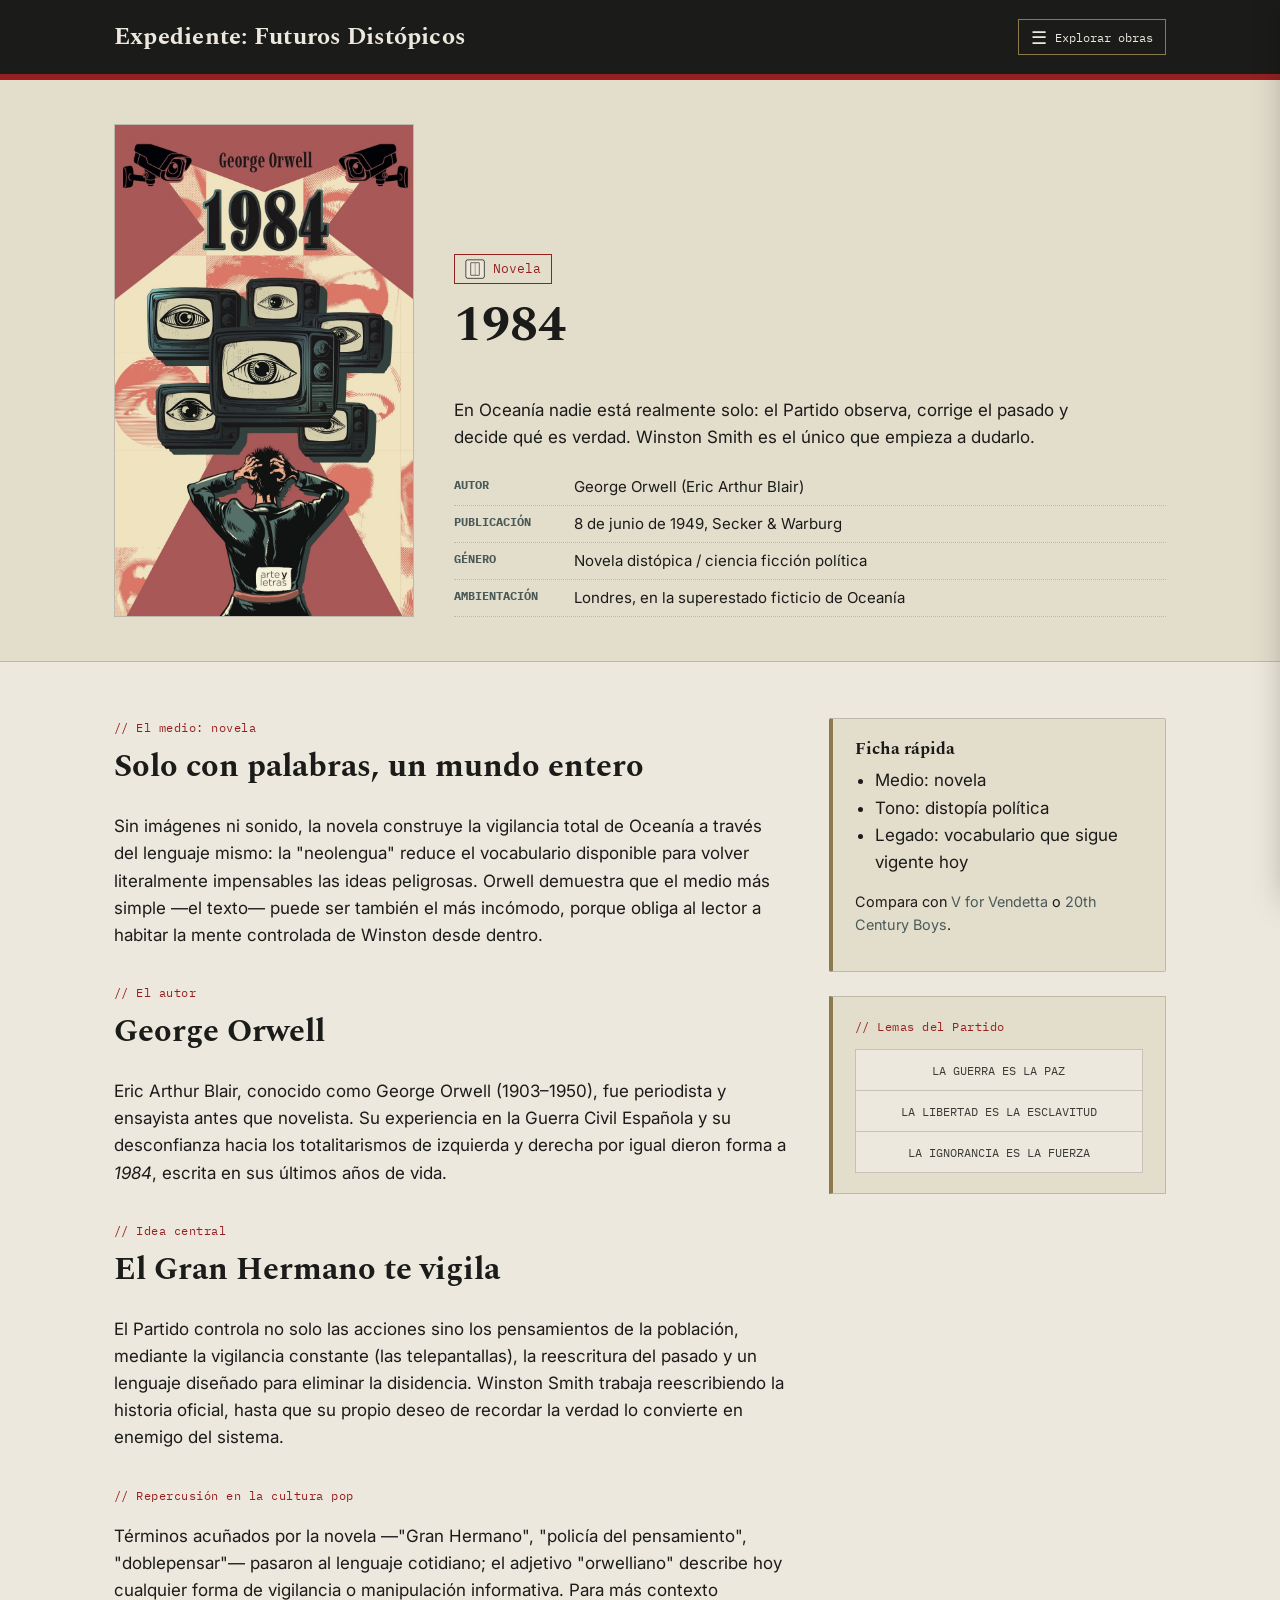
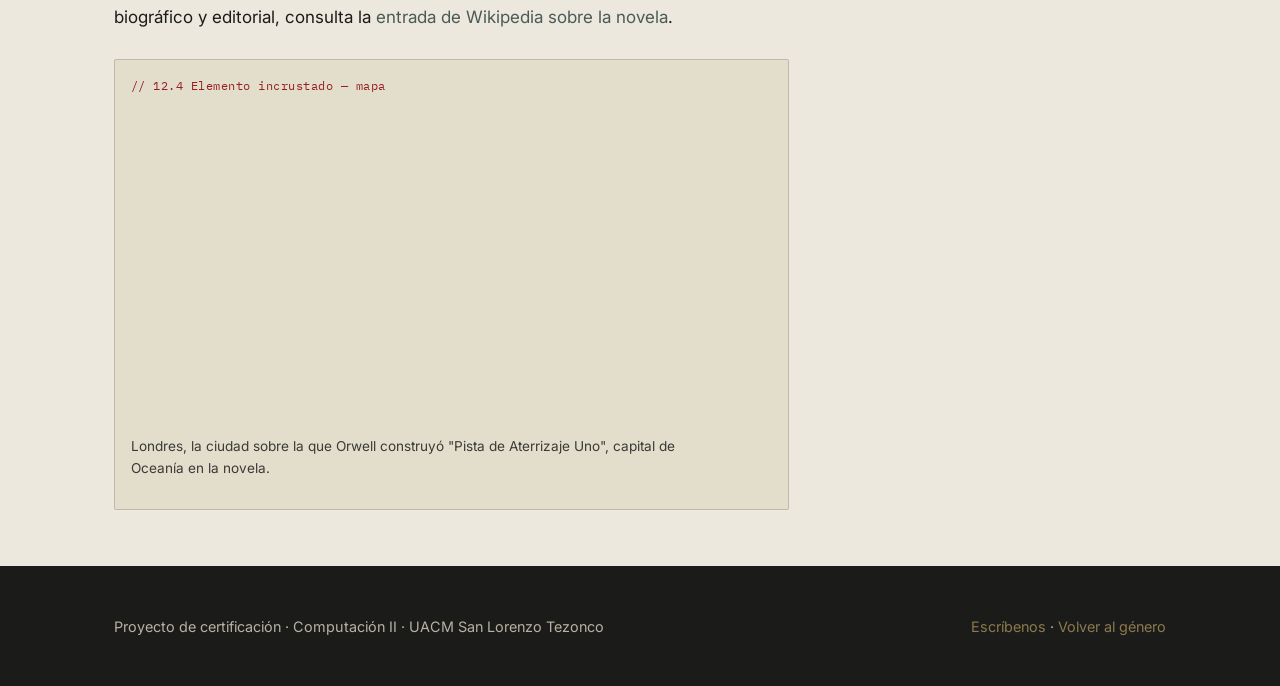
==== 1984.html @ cf888291 "First commit" ====
<!DOCTYPE html>
<html lang="es">
<head>
<meta charset="UTF-8">
<meta name="viewport" content="width=device-width, initial-scale=1">
<title>1984 — Expediente: Futuros Distópicos</title>
<meta name="description" content="Análisis de 1984 de George Orwell: la novela, su autor, idea central y repercusión en la cultura pop.">
<link rel="icon" href="img/favicon.png" type="image/png">
<link href="https://fonts.googleapis.com/css2?family=Spectral:wght@400;600;700&family=Inter:wght@400;500;600;700&family=IBM+Plex+Mono:wght@400;500&display=swap" rel="stylesheet">
<link rel="stylesheet" href="css/tema.css">
<link rel="stylesheet" href="css/styles.css">
<link rel="stylesheet" href="css/obras.css">
</head>
<body class="work-page work-page--novel">
<a class="skip-link" href="#contenido-principal">Saltar al contenido</a>

<header class="site-header">
  <div class="site-header__bar">
    <div class="site-header__title">
      <a href="index.html">Expediente: Futuros Distópicos</a>
    </div>
    <button class="nav-toggle" type="button" aria-expanded="false" aria-controls="menu-principal"><span class="nav-toggle__icon" aria-hidden="true">☰</span> Explorar obras</button>
    <nav class="side-menu" id="menu-principal" aria-label="Navegación por categorías" aria-hidden="true">
      <div class="side-menu__header"><p class="side-menu__title">Explorar el expediente</p><button class="side-menu__close" type="button" aria-label="Cerrar menú">×</button></div>
      <a class="side-menu__main" href="index.html">El género</a>
      <details open><summary>Novelas</summary><ul><li><a href="1984.html" aria-current="page">1984</a></li></ul></details>
      <details><summary>Cómics</summary><ul><li><a href="v-for-vendetta.html">V for Vendetta</a></li></ul></details>
      <details><summary>Manga</summary><ul><li><a href="20th-century-boys.html">20th Century Boys</a></li></ul></details>
      <!-- Añadir aquí nuevas categorías y sus obras conforme crezca el expediente. -->
      <a class="side-menu__main" href="contacto.html">Contacto</a>
    </nav>
  </div>
</header>

<main id="contenido-principal">

  <section class="work-hero">
    <div class="container">
      <img class="work-hero__cover" src="img/1984-portada.jpg" alt="Ilustración conceptual del expediente de 1984: un ojo vigilante rodeado de líneas de radar sobre fondo de papel envejecido.">
      <div>
        <span class="medium-badge"><img src="img/icono-libro.png" alt="">Novela</span>
        <h1>1984</h1>
        <p class="lede" style="max-width:56ch;">En Oceanía nadie está realmente solo: el Partido observa, corrige el pasado y decide qué es verdad. Winston Smith es el único que empieza a dudarlo.</p>
        <ul class="fact-list">
          <li><b>Autor</b> George Orwell (Eric Arthur Blair)</li>
          <li><b>Publicación</b> 8 de junio de 1949, Secker &amp; Warburg</li>
          <li><b>Género</b> Novela distópica / ciencia ficción política</li>
          <li><b>Ambientación</b> Londres, en la superestado ficticio de Oceanía</li>
        </ul>
      </div>
    </div>
  </section>

  <section class="file-section">
    <div class="container layout-two">
      <article class="dossier-copy">
        <p class="section-label">// El medio: novela</p>
        <h2>Solo con palabras, un mundo entero</h2>
        <p>Sin imágenes ni sonido, la novela construye la vigilancia total de Oceanía a través del lenguaje mismo: la "neolengua" reduce el vocabulario disponible para volver literalmente impensables las ideas peligrosas. Orwell demuestra que el medio más simple —el texto— puede ser también el más incómodo, porque obliga al lector a habitar la mente controlada de Winston desde dentro.</p>

        <p class="section-label" style="margin-top:34px;">// El autor</p>
        <h2>George Orwell</h2>
        <p>Eric Arthur Blair, conocido como George Orwell (1903–1950), fue periodista y ensayista antes que novelista. Su experiencia en la Guerra Civil Española y su desconfianza hacia los totalitarismos de izquierda y derecha por igual dieron forma a <i>1984</i>, escrita en sus últimos años de vida.</p>

        <p class="section-label" style="margin-top:34px;">// Idea central</p>
        <h2>El Gran Hermano te vigila</h2>
        <p>El Partido controla no solo las acciones sino los pensamientos de la población, mediante la vigilancia constante (las telepantallas), la reescritura del pasado y un lenguaje diseñado para eliminar la disidencia. Winston Smith trabaja reescribiendo la historia oficial, hasta que su propio deseo de recordar la verdad lo convierte en enemigo del sistema.</p>

        <p class="section-label" style="margin-top:34px;">// Repercusión en la cultura pop</p>
        <p>Términos acuñados por la novela —"Gran Hermano", "policía del pensamiento", "doblepensar"— pasaron al lenguaje cotidiano; el adjetivo "orwelliano" describe hoy cualquier forma de vigilancia o manipulación informativa. Para más contexto biográfico y editorial, consulta la
        <a href="https://es.wikipedia.org/wiki/Nineteen_Eighty-Four" target="_blank" rel="noopener noreferrer">entrada de Wikipedia sobre la novela</a>.</p>

        <div class="media-embed" style="margin-top:28px;">
          <p class="section-label">// 12.4 Elemento incrustado — mapa</p>
          <iframe
            src="https://www.google.com/maps?q=London,+United+Kingdom&output=embed"
            title="Mapa de Londres, escenario de la novela 1984"
            height="320"
            loading="lazy"
            referrerpolicy="no-referrer-when-downgrade"></iframe>
          <p class="form-note" style="margin-top:10px;">Londres, la ciudad sobre la que Orwell construyó "Pista de Aterrizaje Uno", capital de Oceanía en la novela.</p>
        </div>
      </article>

      <div class="sidebar-stack">
      <aside class="sidenote">
        <h3>Ficha rápida</h3>
        <ul>
          <li>Medio: novela</li>
          <li>Tono: distopía política</li>
          <li>Legado: vocabulario que sigue vigente hoy</li>
        </ul>
        <p style="margin-top:14px; font-size:0.9rem;">
          Compara con <a href="v-for-vendetta.html">V for Vendetta</a> o
          <a href="20th-century-boys.html">20th Century Boys</a>.
        </p>
      </aside>
      <section class="quote-panel" aria-label="Lemas del Partido en 1984">
        <p class="section-label">// Lemas del Partido</p>
        <ul class="quote-panel__list">
          <li>LA GUERRA ES LA PAZ</li>
          <li>LA LIBERTAD ES LA ESCLAVITUD</li>
          <li>LA IGNORANCIA ES LA FUERZA</li>
        </ul>
      </section>
      </div>
    </div>
  </section>

</main>

<footer class="site-footer">
  <div class="container">
    <p>Proyecto de certificación · Computación II · UACM San Lorenzo Tezonco</p>
    <p><a href="contacto.html">Escríbenos</a> · <a href="index.html">Volver al género</a></p>
  </div>
</footer>

<script src="js/script.js"></script>
</body>
</html>
---- css/tema.css ----
/* Tema padre: una única paleta para todo el expediente. */
:root {
  --color-fondo: #ede8dd;
  --color-superficie: #e3ddcc;
  --color-texto: #1b1b1a;
  --color-texto-suave: #3a3a37;
  --color-acento: #962020;
  --color-acento-oscuro: #6e1717;
  --color-enlace: #4a5a57;
  --color-detalle: #8c7a4e;
  --color-linea: rgba(27, 27, 26, 0.18);

  /* Alias de compatibilidad para las páginas existentes. */
  --paper: var(--color-fondo);
  --paper-dark: var(--color-superficie);
  --ink: var(--color-texto);
  --ink-soft: var(--color-texto-suave);
  --red: var(--color-acento);
  --red-dark: var(--color-acento-oscuro);
  --teal: var(--color-enlace);
  --gold: var(--color-detalle);
  --line: var(--color-linea);
  --radius: 2px;
  --serif: "Spectral", "DejaVu Serif", Georgia, serif;
  --sans: "Inter", "Liberation Sans", Arial, sans-serif;
  --mono: "IBM Plex Mono", "DejaVu Sans Mono", monospace;
}
---- css/styles.css ----
/* =========================================================
   Expediente: Futuros Distopicos
   Hoja de estilo global (5.a - estilos globales externos)
   ========================================================= */

*{ box-sizing: border-box; }

html{ scroll-behavior: smooth; }

body{
  margin: 0;
  background: var(--paper);
  color: var(--ink);
  font-family: var(--sans);
  font-size: 17px;
  line-height: 1.6;
}

img{ max-width: 100%; display: block; }

a{ color: var(--teal); text-decoration: none; }
a:hover, a:focus{ color: var(--red); }

:focus-visible{
  outline: 3px solid var(--red);
  outline-offset: 2px;
}

h1, h2, h3{
  font-family: var(--serif);
  font-weight: 700;
  color: var(--ink);
  line-height: 1.2;
  margin-top: 0;
}

h1{ font-size: clamp(2rem, 4vw, 3.1rem); }
h2{ font-size: clamp(1.4rem, 2.6vw, 2rem); }
h3{ font-size: 1.2rem; }

p{ max-width: 68ch; }

.container{
  max-width: 1100px;
  margin: 0 auto;
  padding: 0 24px;
}

/* ---------- Encabezado (capa 1) ---------- */
.site-header{
  background: var(--ink);
  color: var(--paper);
  border-bottom: 6px solid var(--red);
}

.site-header__bar{
  display: flex;
  align-items: center;
  justify-content: space-between;
  gap: 24px;
  padding: 18px 24px;
  max-width: 1100px;
  margin: 0 auto;
  flex-wrap: wrap;
}

.site-header__title{
  display: flex;
  align-items: baseline;
  gap: 12px;
}

.site-header__title a{
  color: var(--paper);
  font-family: var(--serif);
  font-size: 1.5rem;
  font-weight: 700;
  letter-spacing: 0.01em;
}
.site-header__title a:hover{ color: var(--red); }

.site-header__tag{
  font-family: var(--mono);
  font-size: 0.72rem;
  color: var(--gold);
  border: 1px solid var(--gold);
  padding: 2px 8px;
  border-radius: var(--radius);
}

/* ---------- Menú lateral de obras ---------- */
.nav-toggle{
  margin-left: auto;
  display: inline-flex;
  align-items: center;
  gap: 8px;
  border: 1px solid var(--gold);
  background: transparent;
  color: var(--paper);
  padding: 8px 12px;
  font: 0.78rem var(--mono);
  cursor: pointer;
}
.nav-toggle:hover, .nav-toggle:focus{ background: var(--red); border-color: var(--red); }
.nav-toggle__icon{ font-size: 1.15rem; line-height: 1; }
.side-menu{
  position: fixed;
  top: 0;
  right: 0;
  z-index: 120;
  width: min(360px, 88vw);
  height: 100dvh;
  overflow-y: auto;
  padding: 26px 24px 40px;
  background: var(--ink);
  border-left: 4px solid var(--red);
  box-shadow: -12px 0 32px rgba(0,0,0,.28);
  transform: translateX(105%);
  transition: transform .22s ease;
}
.side-menu.is-open{ transform: translateX(0); }
.side-menu__header{ display: flex; align-items: center; justify-content: space-between; gap: 16px; margin-bottom: 20px; }
.side-menu__title{ margin: 0; color: var(--paper); font: 700 1.25rem var(--serif); }
.side-menu__close{ border: 0; background: transparent; color: var(--paper); font-size: 1.6rem; cursor: pointer; }
.side-menu a{ color: var(--paper); }
.side-menu a:hover, .side-menu a:focus{ color: var(--gold); }
.side-menu__main{ display: block; padding: 11px 0; border-top: 1px solid rgba(237,232,221,.2); font-weight: 600; }
.side-menu details{ border-top: 1px solid rgba(237,232,221,.2); }
.side-menu summary{ color: var(--gold); padding: 12px 0; cursor: pointer; font: .78rem var(--mono); text-transform: uppercase; letter-spacing: .04em; }
.side-menu ul{ list-style: none; margin: 0 0 12px; padding: 0 0 0 14px; }
.side-menu li{ margin: 8px 0; }
.menu-backdrop{ position: fixed; inset: 0; z-index: 110; background: rgba(0,0,0,.52); opacity: 0; pointer-events: none; transition: opacity .22s ease; }
.menu-backdrop.is-visible{ opacity: 1; pointer-events: auto; }

/* Navegacion (3.- lista no numerada, aparece en todas las paginas) */
.nav-menu{
  list-style: none;
  display: flex;
  flex-wrap: wrap;
  gap: 4px 6px;
  margin: 0;
  padding: 0;
}

.nav-menu a{
  color: var(--paper);
  font-size: 0.95rem;
  padding: 8px 12px;
  display: inline-block;
  border-radius: var(--radius);
  transition: color 0.15s ease, background-color 0.15s ease;
}

/* 4.- Los enlaces cambian de color al pasar el mouse */
.nav-menu a:hover,
.nav-menu a:focus{
  color: var(--paper);
  background: var(--red);
}

.nav-menu a[aria-current="page"]{
  border-bottom: 2px solid var(--red);
}

/* ---------- Layout principal (capa 2: section / article / aside) ---------- */
main{ display: block; }

.file-section{
  padding: 56px 0;
  border-bottom: 1px solid var(--line);
}
.file-section:last-of-type{ border-bottom: none; }

.file-section--dark{
  background: var(--ink);
  color: var(--paper-dark);
}
.file-section--dark h2, .file-section--dark h3{ color: var(--paper); }
.file-section--dark a{ color: #b9c9c4; }
.file-section--dark a:hover{ color: var(--red); }

.section-label{
  font-family: var(--mono);
  font-size: 0.78rem;
  letter-spacing: 0.04em;
  color: var(--red);
  margin: 0 0 10px;
}

.layout-two{
  display: grid;
  grid-template-columns: 2fr 1fr;
  gap: 40px;
  align-items: start;
}

@media (max-width: 760px){
  .layout-two{ grid-template-columns: 1fr; }
}

article.dossier-copy p{ max-width: 62ch; }

aside.sidenote{
  background: var(--paper-dark);
  border: 1px solid var(--line);
  border-left: 4px solid var(--gold);
  padding: 20px 22px;
  border-radius: var(--radius);
}
.file-section--dark aside.sidenote{
  background: #26241f;
  border-color: #4a463c;
  border-left-color: var(--gold);
}

aside.sidenote h3{ margin-bottom: 8px; font-size: 1.05rem; }
aside.sidenote ul{ padding-left: 20px; margin: 8px 0 0; }

/* ---------- Hero (index) ---------- */
.hero{
  position: relative;
  color: var(--paper);
  background: #1b1b1a url("../img/hero-bg.jpg") center/cover no-repeat;
  padding: 90px 0 70px;
}
.hero::after{
  content: "";
  position: absolute; inset: 0;
  background: linear-gradient(180deg, rgba(27,27,26,0.55), rgba(27,27,26,0.86));
  z-index: 0;
}
.hero .container{ position: relative; z-index: 1; }
.hero__eyebrow{
  font-family: var(--mono);
  color: var(--gold);
  font-size: 0.85rem;
  border: 1px solid var(--gold);
  display: inline-block;
  padding: 4px 10px;
  margin-bottom: 18px;
}
.hero h1{ color: var(--paper); max-width: 16ch; }
.hero p.lede{ max-width: 56ch; color: #d8d2c1; font-size: 1.08rem; }

.hero__actions{ display: flex; gap: 14px; margin-top: 26px; flex-wrap: wrap; }

.btn{
  font-family: var(--sans);
  font-weight: 600;
  font-size: 0.95rem;
  padding: 12px 22px;
  border-radius: var(--radius);
  border: 1px solid var(--paper);
  color: var(--paper);
  background: transparent;
  cursor: pointer;
  display: inline-block;
}
.btn:hover{ background: var(--paper); color: var(--ink); }
.btn--solid{ background: var(--red); border-color: var(--red); color: var(--paper); }
.btn--solid:hover{ background: var(--red-dark); border-color: var(--red-dark); color: var(--paper); }

/* ---------- Carrusel (7.) ---------- */
.carousel{
  position: relative;
  max-width: 560px;
  margin: 0 auto;
  border: 1px solid rgba(237,232,221,0.35);
  background: rgba(0,0,0,0.25);
  padding: 14px;
}
.carousel__track{
  position: relative;
  aspect-ratio: 4 / 5;
  overflow: hidden;
}
.carousel__slide{
  position: absolute; inset: 0;
  opacity: 0;
  pointer-events: none;
  transition: opacity 0.6s ease;
}
.carousel__slide.is-active{ opacity: 1; pointer-events: auto; }
.carousel__slide img{ width: 100%; height: 100%; object-fit: cover; }
.carousel__caption{
  font-family: var(--mono);
  font-size: 0.8rem;
  color: var(--gold);
  margin-top: 10px;
  text-align: center;
}
.carousel__dots{
  display: flex; gap: 8px; justify-content: center; margin-top: 10px;
}
.carousel__dots button{
  width: 10px; height: 10px; border-radius: 50%;
  border: 1px solid var(--gold); background: transparent; cursor: pointer; padding: 0;
}
.carousel__dots button.is-active{ background: var(--gold); }

.works-carousel{ max-width: 1040px; margin-top: 36px; }
.works-carousel .carousel__track{ aspect-ratio: auto; min-height: 450px; }
.work-carousel-card{
  display: grid;
  grid-template-columns: minmax(230px, 340px) 1fr;
  background: var(--paper-dark);
  color: var(--ink);
}
.work-carousel-card img{ width: 100%; height: 100%; min-height: 450px; object-fit: cover; }
.work-carousel-card__body{ display: flex; flex-direction: column; justify-content: center; padding: 44px 48px; }
.work-carousel-card__body h3{ margin: 4px 0 12px; font-size: clamp(1.7rem, 3vw, 2.4rem); }
.work-carousel-card__body p{ color: var(--ink-soft); }
.work-carousel-card__body .btn{ align-self: flex-start; margin-top: 10px; }
.carousel__controls{ display: flex; align-items: center; justify-content: center; gap: 14px; margin-top: 14px; }
.carousel__controls > button{ border: 1px solid var(--gold); background: transparent; color: var(--paper); width: 34px; height: 30px; cursor: pointer; font-size: 1rem; }
.carousel__controls > button:hover, .carousel__controls > button:focus{ background: var(--red); border-color: var(--red); }
.carousel__controls .carousel__dots{ margin-top: 0; }
@media (max-width: 620px){
  .works-carousel .carousel__track{ min-height: 560px; }
  .work-carousel-card{ grid-template-columns: 1fr; }
  .work-carousel-card img{ min-height: 220px; max-height: 250px; }
  .work-carousel-card__body{ padding: 24px; }
}

/* ---------- Tarjetas de obras ---------- */
.works-grid{
  display: grid;
  grid-template-columns: repeat(3, 1fr);
  gap: 24px;
}
@media (max-width: 820px){ .works-grid{ grid-template-columns: 1fr; } }

.work-card{
  background: var(--paper-dark);
  border: 1px solid var(--line);
  overflow: hidden;
  display: flex;
  flex-direction: column;
}
.work-card img{ aspect-ratio: 3/4; object-fit: cover; }
.work-card__body{ padding: 18px 20px 22px; }
.work-card__medium{
  font-family: var(--mono);
  font-size: 0.72rem;
  color: var(--red);
  letter-spacing: 0.03em;
}
.work-card h3{ margin: 6px 0 8px; }
.work-card p{ font-size: 0.95rem; color: var(--ink-soft); }

/* ---------- Tabla comparativa (10.) ---------- */
.table-wrap{ overflow-x: auto; }
table.dossier-table{
  border-collapse: collapse;
  width: 100%;
  min-width: 640px;
  font-size: 0.95rem;
}
table.dossier-table caption{
  text-align: left;
  font-family: var(--mono);
  font-size: 0.8rem;
  color: var(--teal);
  margin-bottom: 10px;
}
table.dossier-table th, table.dossier-table td{
  border: 1px solid var(--line);
  padding: 12px 14px;
  text-align: left;
  vertical-align: middle;
}
table.dossier-table thead th{
  background: var(--ink);
  color: var(--paper);
  font-family: var(--mono);
  font-weight: 400;
  font-size: 0.8rem;
  letter-spacing: 0.03em;
}
table.dossier-table td img{ width: 64px; border-radius: var(--radius); }
table.dossier-table tr.is-highlighted td{
  background: #e3d2c9;
}

/* ---------- Formulario (14.) ---------- */
.form-grid{
  display: grid;
  gap: 18px;
  max-width: 560px;
}
.form-field{ display: flex; flex-direction: column; gap: 6px; }
.form-field label{ font-size: 0.88rem; font-weight: 600; }
.form-field input,
.form-field select,
.form-field textarea{
  font-family: var(--sans);
  font-size: 1rem;
  padding: 10px 12px;
  border: 1px solid var(--ink-soft);
  background: var(--paper);
  color: var(--ink);
  border-radius: var(--radius);
}
.form-field input:focus,
.form-field select:focus,
.form-field textarea:focus{
  border-color: var(--red);
}
.form-actions{ display: flex; align-items: center; gap: 16px; }
.form-note{ font-size: 0.85rem; color: var(--ink-soft); }
#form-status{ font-family: var(--mono); font-size: 0.85rem; }
#form-status[data-state="ok"]{ color: var(--teal); }

/* ---------- Contador y utilitarios ---------- */
.counter-box{
  display: inline-flex;
  align-items: center;
  gap: 10px;
  font-family: var(--mono);
  font-size: 0.85rem;
  border: 1px solid var(--line);
  padding: 8px 14px;
  border-radius: var(--radius);
  background: var(--paper-dark);
}
.counter-box strong{ font-size: 1.1rem; color: var(--red); }

.stamp{
  display: inline-block;
  border: 3px solid var(--red);
  color: var(--red);
  font-family: var(--mono);
  font-weight: 700;
  padding: 4px 10px;
  transform: rotate(-4deg);
  border-radius: var(--radius);
}

/* 12.1 animacion (linea de escaneo) */
.scanline-wrap{
  position: relative;
  border: 1px solid var(--line);
  background: var(--ink);
  height: 90px;
  overflow: hidden;
  margin: 20px 0;
}
.scanline-wrap::before{
  content: "VIGILANCIA ACTIVA // SECTOR 7 // SIN INCIDENTES";
  position: absolute;
  top: 50%; left: 20px; transform: translateY(-50%);
  color: #7f8f8b;
  font-family: var(--mono);
  font-size: 0.85rem;
  letter-spacing: 0.05em;
}
.scanline{
  position: absolute;
  top: 0; left: -20%;
  width: 20%; height: 100%;
  background: linear-gradient(90deg, transparent, rgba(150,32,32,0.55), transparent);
  animation: scan 3.2s linear infinite;
}
@keyframes scan{
  0%{ left: -20%; }
  100%{ left: 100%; }
}
@media (prefers-reduced-motion: reduce){
  .scanline{ animation: none; display: none; }
}

/* ---------- Pie de pagina (capa 3) ---------- */
.site-footer{
  background: var(--ink);
  color: #b7b2a2;
  padding: 34px 0;
  font-size: 0.9rem;
}
.site-footer .container{
  display: flex;
  justify-content: space-between;
  gap: 16px;
  flex-wrap: wrap;
}
.site-footer a{ color: var(--gold); }
.site-footer a:hover{ color: var(--red); }

/* ---------- Utilidades ---------- */
.visually-hidden{
  position: absolute; width: 1px; height: 1px; overflow: hidden;
  clip: rect(0 0 0 0); white-space: nowrap;
}
.skip-link{
  position: absolute; left: -999px; top: 0;
  background: var(--red); color: #fff; padding: 10px 16px; z-index: 100;
}

.scroll-top{
  position: fixed;
  right: 22px;
  bottom: 22px;
  z-index: 90;
  width: 46px;
  height: 46px;
  border: 1px solid var(--gold);
  border-radius: 50%;
  background: var(--ink);
  color: var(--paper);
  font-size: 1.25rem;
  cursor: pointer;
  box-shadow: 0 4px 12px rgba(0,0,0,.22);
  opacity: 0;
  pointer-events: none;
  transform: translateY(10px);
  transition: opacity .18s ease, transform .18s ease, background-color .18s ease;
}
.scroll-top.is-visible{ opacity: 1; pointer-events: auto; transform: translateY(0); }
.scroll-top:hover, .scroll-top:focus{ background: var(--red); border-color: var(--red); }
.skip-link:focus{ left: 10px; top: 10px; }

.media-embed{
  border: 1px solid var(--line);
  padding: 16px;
  background: var(--paper-dark);
  border-radius: var(--radius);
}
.media-embed iframe, .media-embed video{
  width: 100%;
  border: 0;
  display: block;
}
.media-embed video{ background: #000; }

.tag-list{ list-style: none; padding: 0; display: flex; flex-wrap: wrap; gap: 8px; margin: 14px 0 0; }
.tag-list li{
  font-family: var(--mono); font-size: 0.75rem;
  border: 1px solid var(--gold); color: var(--gold);
  padding: 3px 9px; border-radius: var(--radius);
}
---- css/obras.css ----
/* Estructura padre para cada expediente de obra.
   Las variantes preservan la identidad de novela, cómic y manga. */
.work-hero { padding: 44px 0; border-bottom: 1px solid var(--line); }
.work-hero .container { display: grid; grid-template-columns: 300px 1fr; gap: 40px; align-items: end; }
.work-hero__cover { border: 1px solid var(--line); }
.work-page--manga .work-hero .container { grid-template-columns: 320px 1fr; }
.work-page--comic .work-hero { background: var(--ink); border-bottom: 6px solid var(--red); }
.work-page--comic .work-hero__cover { border-color: rgba(237, 232, 221, 0.25); }
.work-page--comic .work-hero h1, .work-page--comic .work-hero p { color: var(--paper); }
.work-page--comic .fact-list li { color: #d8d2c1; border-bottom-color: rgba(237, 232, 221, 0.2); }
.work-page--comic .fact-list b, .work-page--comic .medium-badge { color: var(--gold); }
.work-page--comic .medium-badge { border-color: var(--gold); }
.work-page--novel .work-hero, .work-page--manga .work-hero { background: var(--paper-dark); }

.fact-list { list-style: none; padding: 0; margin: 18px 0 0; }
.fact-list li { display: flex; gap: 10px; padding: 6px 0; border-bottom: 1px dotted var(--line); font-size: .94rem; }
.fact-list b { min-width: 110px; color: var(--teal); font-family: var(--mono); font-size: .78rem; text-transform: uppercase; }
.medium-badge { display: inline-flex; align-items: center; gap: 8px; font-family: var(--mono); font-size: .8rem; color: var(--red); border: 1px solid var(--red); padding: 4px 10px; margin-bottom: 12px; }
.medium-badge img { width: 20px; height: 20px; }
.slogans { display: grid; grid-template-columns: repeat(3, 1fr); gap: 14px; margin: 22px 0; }
.slogans div { border: 1px solid var(--line); padding: 14px 16px; font-family: var(--mono); font-size: .82rem; text-align: center; background: var(--paper); }
.work-page video { width: 100%; }
.sidebar-stack { display: grid; gap: 24px; }
.quote-panel { padding: 20px 22px; border: 1px solid var(--line); border-left: 4px solid var(--gold); background: var(--paper-dark); }
.quote-panel__list { list-style: none; margin: 12px 0 0; padding: 0; }
.quote-panel__list li { margin: 0; padding: 11px 12px; border: 1px solid var(--line); border-bottom: 0; background: var(--paper); color: var(--ink-soft); font: .78rem var(--mono); line-height: 1.45; text-align: center; }
.quote-panel__list li:last-child { border-bottom: 1px solid var(--line); }
@media (max-width: 760px) { .work-hero .container, .work-page--manga .work-hero .container { grid-template-columns: 1fr; } }
@media (max-width: 700px) { .slogans { grid-template-columns: 1fr; } }
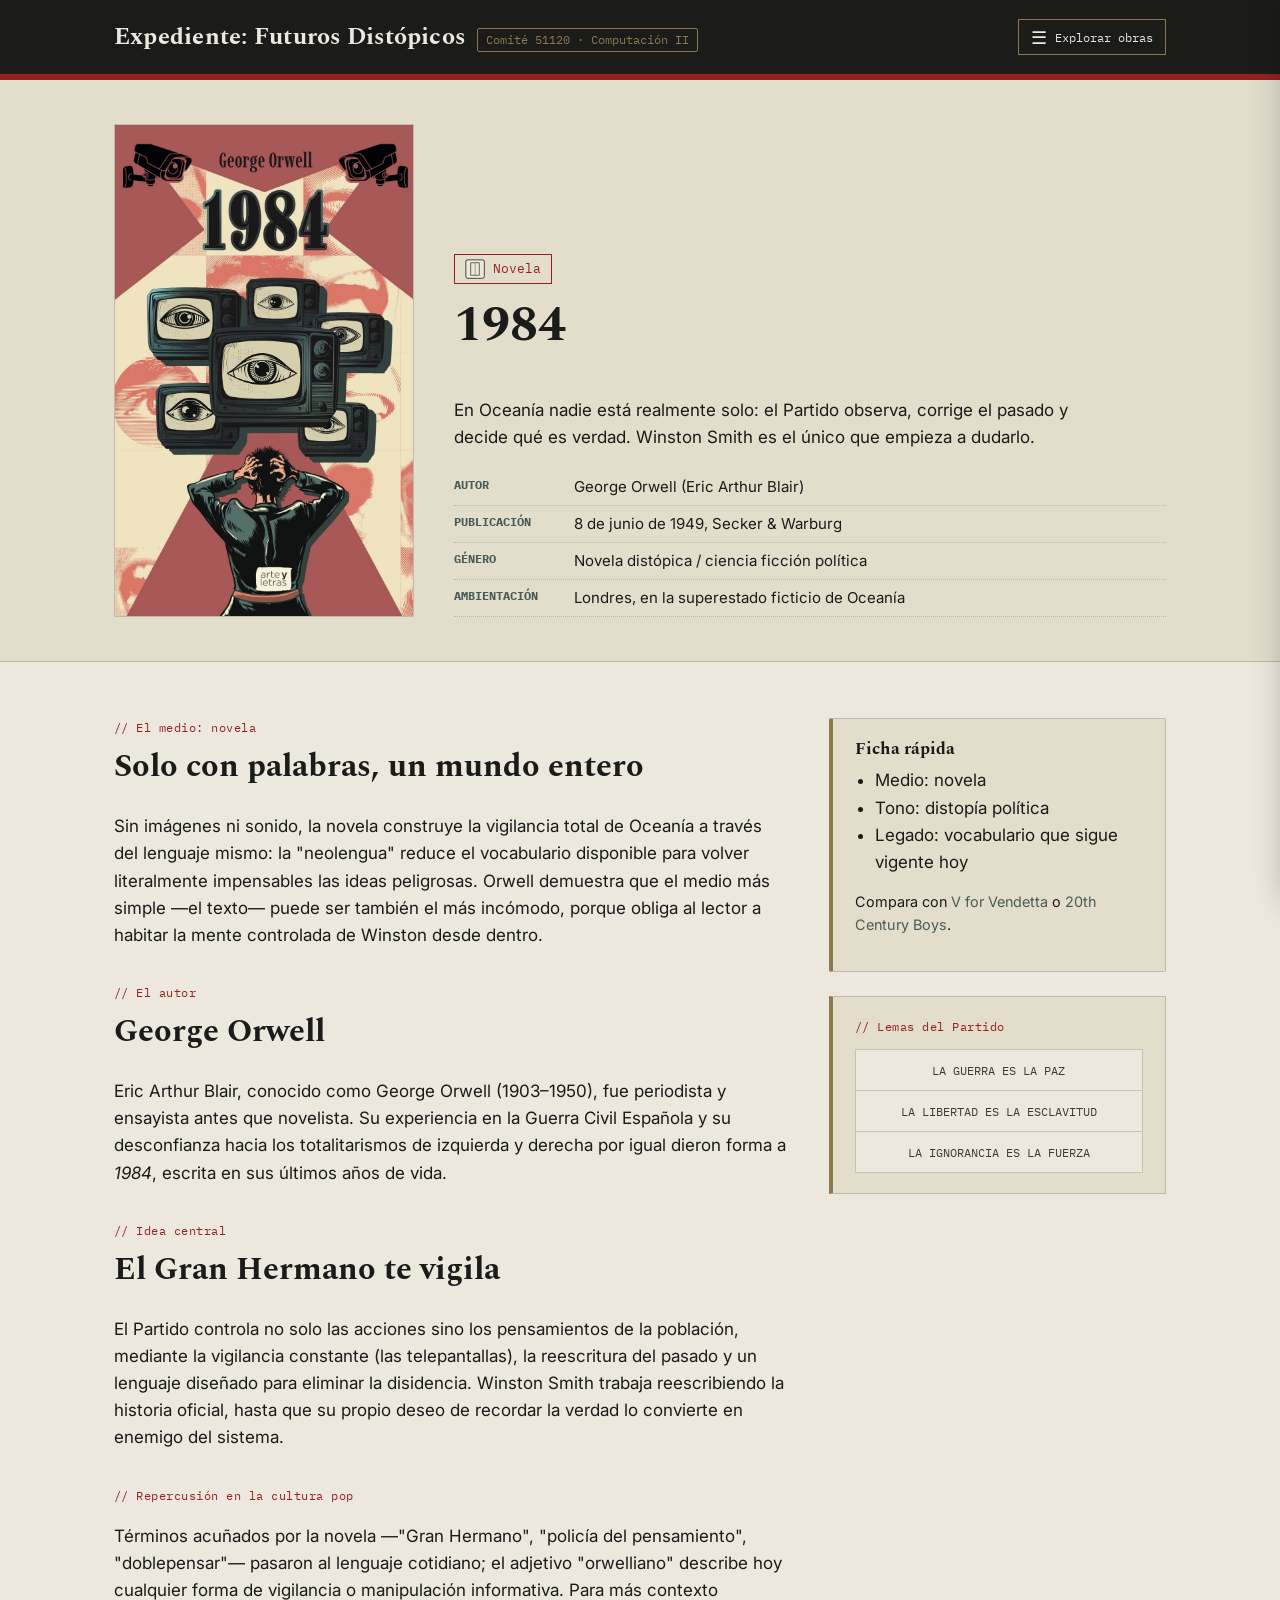
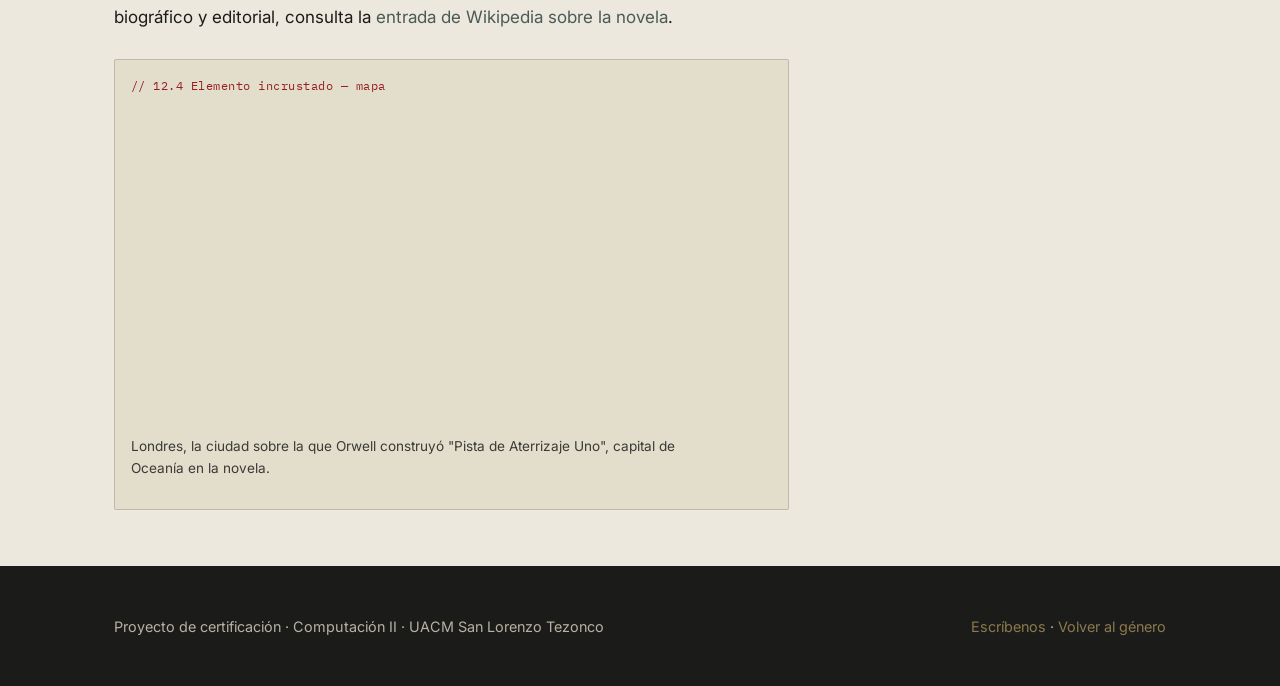
==== commit 441ecbad: "Update 1984.html" ====
--- a/1984.html
+++ b/1984.html
@@ -18,6 +18,7 @@
   <div class="site-header__bar">
     <div class="site-header__title">
       <a href="index.html">Expediente: Futuros Distópicos</a>
+      <span class="site-header__tag">Comité 51120 · Computación II</span>
     </div>
     <button class="nav-toggle" type="button" aria-expanded="false" aria-controls="menu-principal"><span class="nav-toggle__icon" aria-hidden="true">☰</span> Explorar obras</button>
     <nav class="side-menu" id="menu-principal" aria-label="Navegación por categorías" aria-hidden="true">
@@ -118,4 +119,4 @@
 
 <script src="js/script.js"></script>
 </body>
-</html>+</html>
